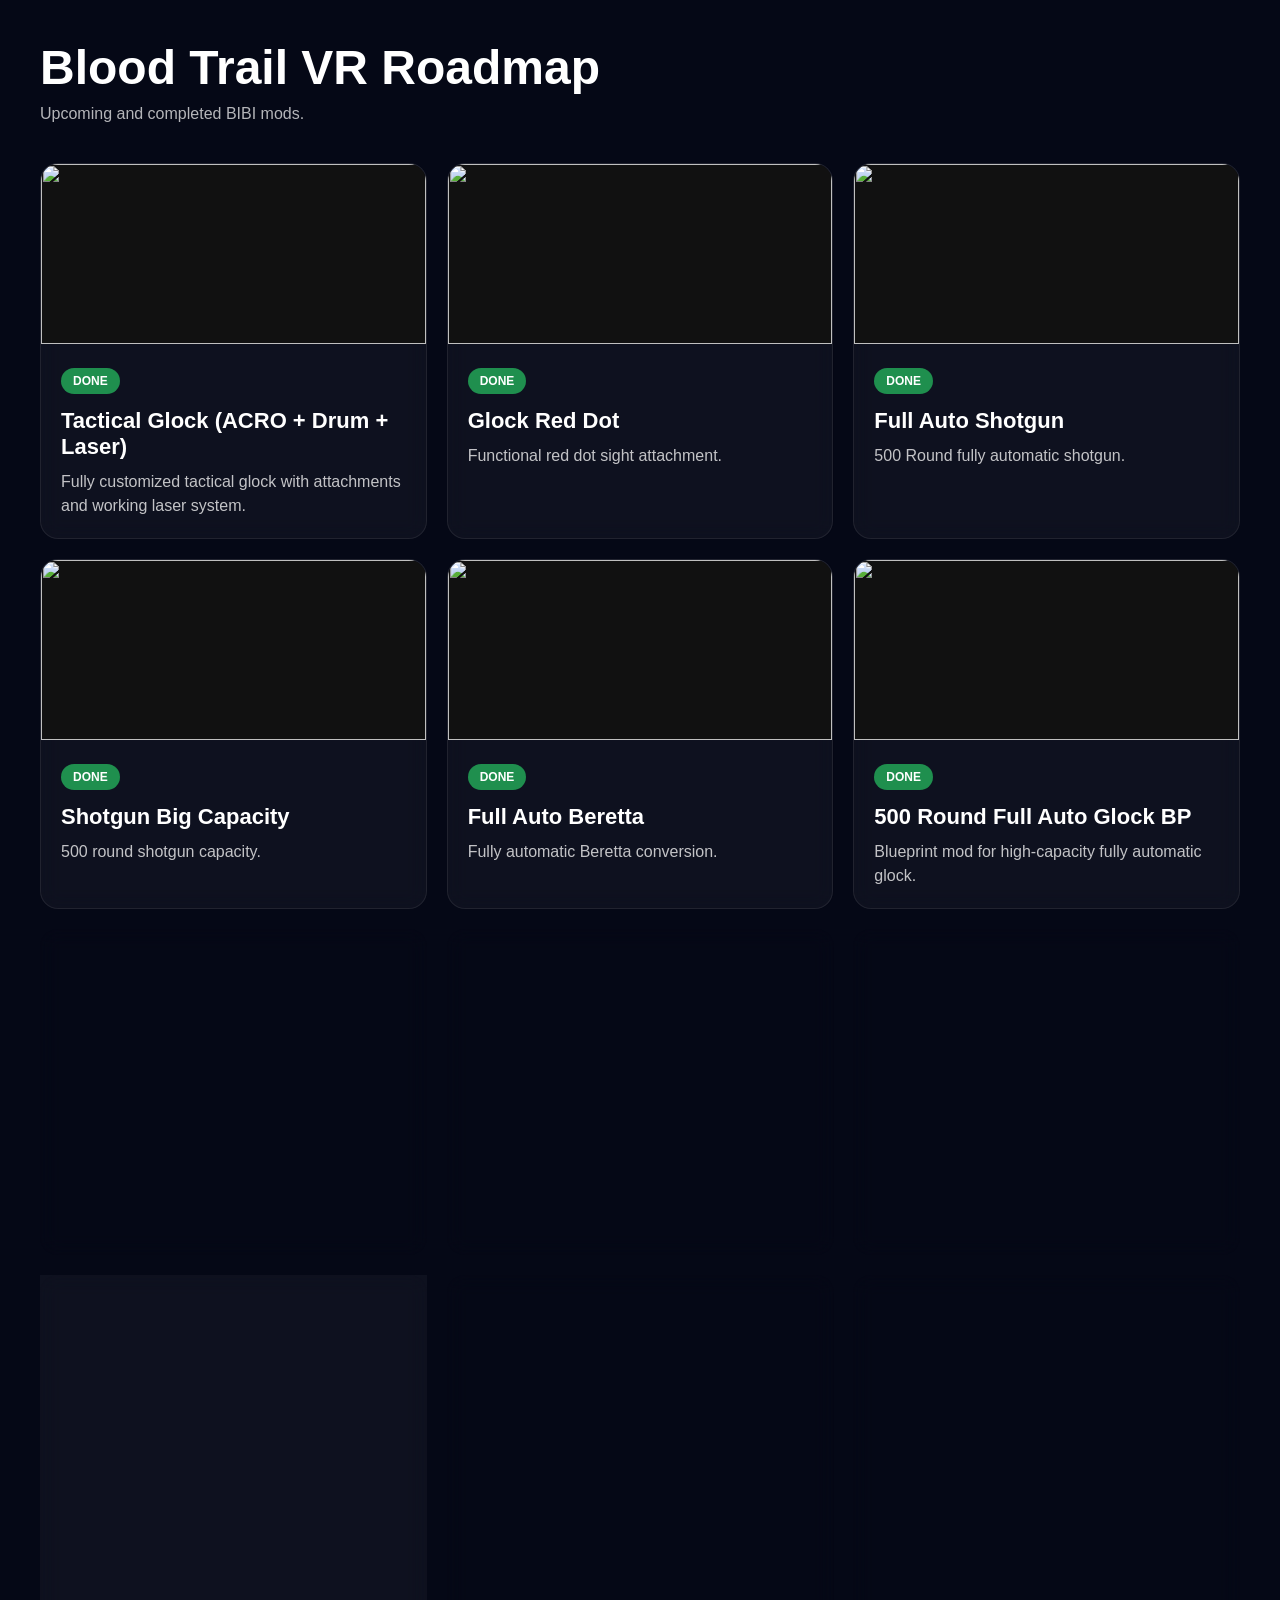
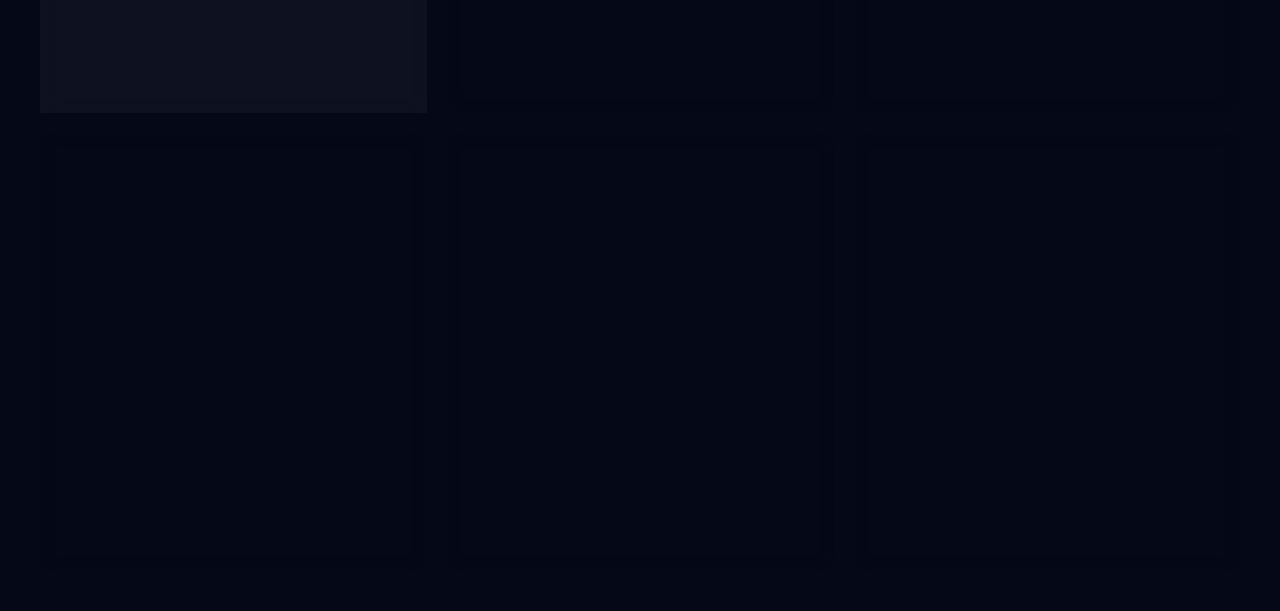
==== src/site/roadmap.html @ 7bbc1238 "Update roadmap.html" ====
<!DOCTYPE html>
<html lang="en">
<head>
<meta charset="UTF-8" />
<meta name="viewport" content="width=device-width, initial-scale=1.0" />

<title>BIBI'S Roadmap</title>
<meta property="og:title" content="LongLiveTerry's Roadmap">
<meta property="og:description" content="Upcoming and completed Blood Trail VR mods by LongLiveTerry.">
<meta property="og:image" content="https://media.discordapp.net/attachments/1501069438454075475/1502590044001665085/image.png?ex=6a004387&is=69fef207&hm=c599ffb0aeb4983614e48526cfa06932bd30275ece1d3b7a101189dc45f7d4d1&=&format=webp&quality=lossless">
<meta property="og:type" content="website">

<meta name="twitter:card" content="summary_large_image">
<meta name="twitter:title" content="LongLiveTerry's Roadmap">
<meta name="twitter:description" content="Upcoming and completed Blood Trail VR mods by LongLiveTerry.">
<meta name="twitter:image" content="https://media.discordapp.net/attachments/1501069438454075475/1502590044001665085/image.png?ex=6a004387&is=69fef207&hm=c599ffb0aeb4983614e48526cfa06932bd30275ece1d3b7a101189dc45f7d4d1&=&format=webp&quality=lossless">

<style>
*{
    margin:0;
    padding:0;
    box-sizing:border-box;
}

body{
    background:#050816;
    color:white;
    font-family:Arial,Helvetica,sans-serif;
    padding:40px;
}

h1{
    font-size:48px;
    margin-bottom:10px;
}

.subtitle{
    opacity:.7;
    margin-bottom:40px;
}

.grid{
    display:grid;
    grid-template-columns:repeat(auto-fit,minmax(320px,1fr));
    gap:20px;
}

.card{
    background:rgba(255,255,255,.04);
    border:1px solid rgba(255,255,255,.08);
    border-radius:18px;
    overflow:hidden;
    transition:.25s;
    backdrop-filter:blur(10px);

    text-decoration:none;
    color:white;
    display:block;
}

.card:hover{
    transform:translateY(-4px);
    border-color:rgba(255,255,255,.2);
}

.card img{
    width:100%;
    height:180px;
    object-fit:cover;
    background:#111;
}

.content{
    padding:20px;
}

.status{
    display:inline-block;
    padding:6px 12px;
    border-radius:999px;
    font-size:12px;
    font-weight:bold;
    margin-bottom:14px;
}

.done{
    background:#1f8f4e;
}

.wip{
    background:#b7791f;
}

.planned{
    background:#2563eb;
}

.title{
    font-size:22px;
    font-weight:bold;
    margin-bottom:10px;
}

.desc{
    opacity:.75;
    line-height:1.5;
}

.empty-card{
    border:2px dashed rgba(255,255,255,.15);
    background:transparent;
}

.empty-card .content{
    min-height:250px;
}

.empty-text{
    opacity:.3;
    font-size:20px;
}
</style>
</head>

<body>

<h1>Blood Trail VR Roadmap</h1>

<div class="subtitle">
Upcoming and completed BIBI mods.
</div>

<div class="grid">

<!-- DONE MODS -->

<a class="card"
href="https://www.nexusmods.com/bloodtrail/mods/128"
target="_blank">

<img src="https://staticdelivery.nexusmods.com/mods/6094/images/thumbnails/128/128-1778134462-1175878242.png">

<div class="content">

<div class="status done">
DONE
</div>

<div class="title">
Tactical Glock (ACRO + Drum + Laser)
</div>

<div class="desc">
Fully customized tactical glock with attachments and working laser system.
</div>

</div>
</a>

<a class="card"
href="https://www.nexusmods.com/bloodtrail/mods/122"
target="_blank">

<img src="https://staticdelivery.nexusmods.com/mods/6094/images/thumbnails/122/122-1777857213-1757897338.png">

<div class="content">

<div class="status done">
DONE
</div>

<div class="title">
Glock Red Dot
</div>

<div class="desc">
Functional red dot sight attachment.
</div>

</div>
</a>

<a class="card"
href="https://www.nexusmods.com/bloodtrail/mods/124"
target="_blank">

<img src="https://staticdelivery.nexusmods.com/mods/6094/images/thumbnails/124/124-1778097486-558793310.jpg">

<div class="content">

<div class="status done">
DONE
</div>

<div class="title">
Full Auto Shotgun
</div>

<div class="desc">
500 Round fully automatic shotgun.
</div>

</div>
</a>

<a class="card"
href="https://www.nexusmods.com/bloodtrail/mods/125"
target="_blank">

<img src="https://staticdelivery.nexusmods.com/mods/6094/images/thumbnails/125/125-1778097735-1481535451.jpg">

<div class="content">

<div class="status done">
DONE
</div>

<div class="title">
Shotgun Big Capacity
</div>

<div class="desc">
500 round shotgun capacity.
</div>

</div>
</a>

<a class="card"
href="https://www.nexusmods.com/bloodtrail/mods/127"
target="_blank">

<img src="https://staticdelivery.nexusmods.com/mods/6094/images/thumbnails/127/127-1778118317-823582528.png">

<div class="content">

<div class="status done">
DONE
</div>

<div class="title">
Full Auto Beretta
</div>

<div class="desc">
Fully automatic Beretta conversion.
</div>

</div>
</a>

<a class="card"
href="https://www.nexusmods.com/bloodtrail/mods/129"
target="_blank">

<img src="https://staticdelivery.nexusmods.com/mods/6094/images/thumbnails/129/129-1778130833-1965927360.png">

<div class="content">

<div class="status done">
DONE
</div>

<div class="title">
500 Round Full Auto Glock BP
</div>

<div class="desc">
Blueprint mod for high-capacity fully automatic glock.
</div>

</div>
</a>

<a class="card"
href="https://www.nexusmods.com/bloodtrail/mods/130"
target="_blank">

<img src="https://staticdelivery.nexusmods.com/mods/6094/images/thumbnails/130/130-1778223202-1091015759.jpg">

<div class="content">

<div class="status done">
DONE
</div>

<div class="title">
Shotgun Slug BP
</div>

<div class="desc">
Transforms shotgun into a War Crime.
</div>

</div>
</a>

<a class="card"
href="https://www.nexusmods.com/bloodtrail/mods/131"
target="_blank">

<img src="https://staticdelivery.nexusmods.com/mods/6094/images/thumbnails/131/131-1778233801-1050636970.png">

<div class="content">

<div class="status done">
DONE
</div>

<div class="title">
Pipe Bomb Dildo
</div>

<div class="desc">
Turns the pipe bomb into a dildo.
</div>

</div>
</a>

<a class="card"
href="https://www.nexusmods.com/bloodtrail/mods/132"
target="_blank">

<img src="https://staticdelivery.nexusmods.com/mods/6094/images/thumbnails/132/132-1778309155-1107626477.png">

<div class="content">

<div class="status done">
DONE
</div>

<div class="title">
Glock ACRO LEO Edition
</div>

<div class="desc">
Tactical law enforcement style glock build.
</div>

</div>
</a>

<a class="card"
href="https://www.nexusmods.com/bloodtrail/mods/133"
target="_blank">

<img src="https://staticdelivery.nexusmods.com/mods/6094/images/thumbnails/133/133-1778310369-1608015992.png">

<div class="content">

<div class="status done">
DONE
</div>

<div class="title">
NPC Mod Legacy 2
</div>

<div class="desc">
Turns Legacy Branch 2 NPC'S into Trump.
</div>

</div>
</a>

<!-- PLANNED -->

<a class="card empty-card"
href="LINK HERE"
target="_blank">

<img src="https://media.discordapp.net/attachments/1501069438454075475/1502585078700703744/NVIDIA_Overlay_o4uuFYK6Kj.png?ex=6a003ee7&is=69feed67&hm=c7446d133deb77b167fbc33e58b00348b7c1a62b3e4794271e55a16ecfde4775&=&format=webp&quality=lossless&width=550&height=321">

<div class="content">

<div class="status planned">
PLANNED
</div>

<div class="title">
Beretta Mod
</div>

<div class="desc">
Im thinking a sight addition or some attachments in general
</div>

</div>
</a>

<a class="card empty-card"
href="LINK HERE"
target="_blank">

<img src="https://media.discordapp.net/attachments/1501069438454075475/1502586149909168328/download_5.png?ex=6a003fe6&is=69feee66&hm=c4469b0734d373f04350564a31bc9eb8bd7bd94f24fbb2abaa7ccd441d1d9f00&=&format=webp&quality=lossless">

<div class="content">

<div class="status planned">
PLANNED
</div>

<div class="title">
TBA
</div>

<div class="desc">
TBA
</div>

</div>
</a>

<a class="card empty-card"
href="LINK HERE"
target="_blank">

<img src="https://media.discordapp.net/attachments/1501069438454075475/1502586149909168328/download_5.png?ex=6a003fe6&is=69feee66&hm=c4469b0734d373f04350564a31bc9eb8bd7bd94f24fbb2abaa7ccd441d1d9f00&=&format=webp&quality=lossless">

<div class="content">

<div class="status planned">
PLANNED
</div>

<div class="title">
TBA
</div>

<div class="desc">
TBA
</div>

</div>
</a>

<a class="card empty-card"
href="LINK HERE"
target="_blank">

<img src="https://media.discordapp.net/attachments/1501069438454075475/1502586149909168328/download_5.png?ex=6a003fe6&is=69feee66&hm=c4469b0734d373f04350564a31bc9eb8bd7bd94f24fbb2abaa7ccd441d1d9f00&=&format=webp&quality=lossless">

<div class="content">

<div class="status planned">
PLANNED
</div>

<div class="title">
TBA
</div>

<div class="desc">
TBA
</div>

</div>
</a>

<a class="card empty-card"
href="LINK HERE"
target="_blank">

<img src="https://media.discordapp.net/attachments/1501069438454075475/1502586149909168328/download_5.png?ex=6a003fe6&is=69feee66&hm=c4469b0734d373f04350564a31bc9eb8bd7bd94f24fbb2abaa7ccd441d1d9f00&=&format=webp&quality=lossless">

<div class="content">

<div class="status planned">
PLANNED
</div>

<div class="title">
TBA
</div>

<div class="desc">
TBA
</div>

</div>
</a>

</div>

</body>
</html>
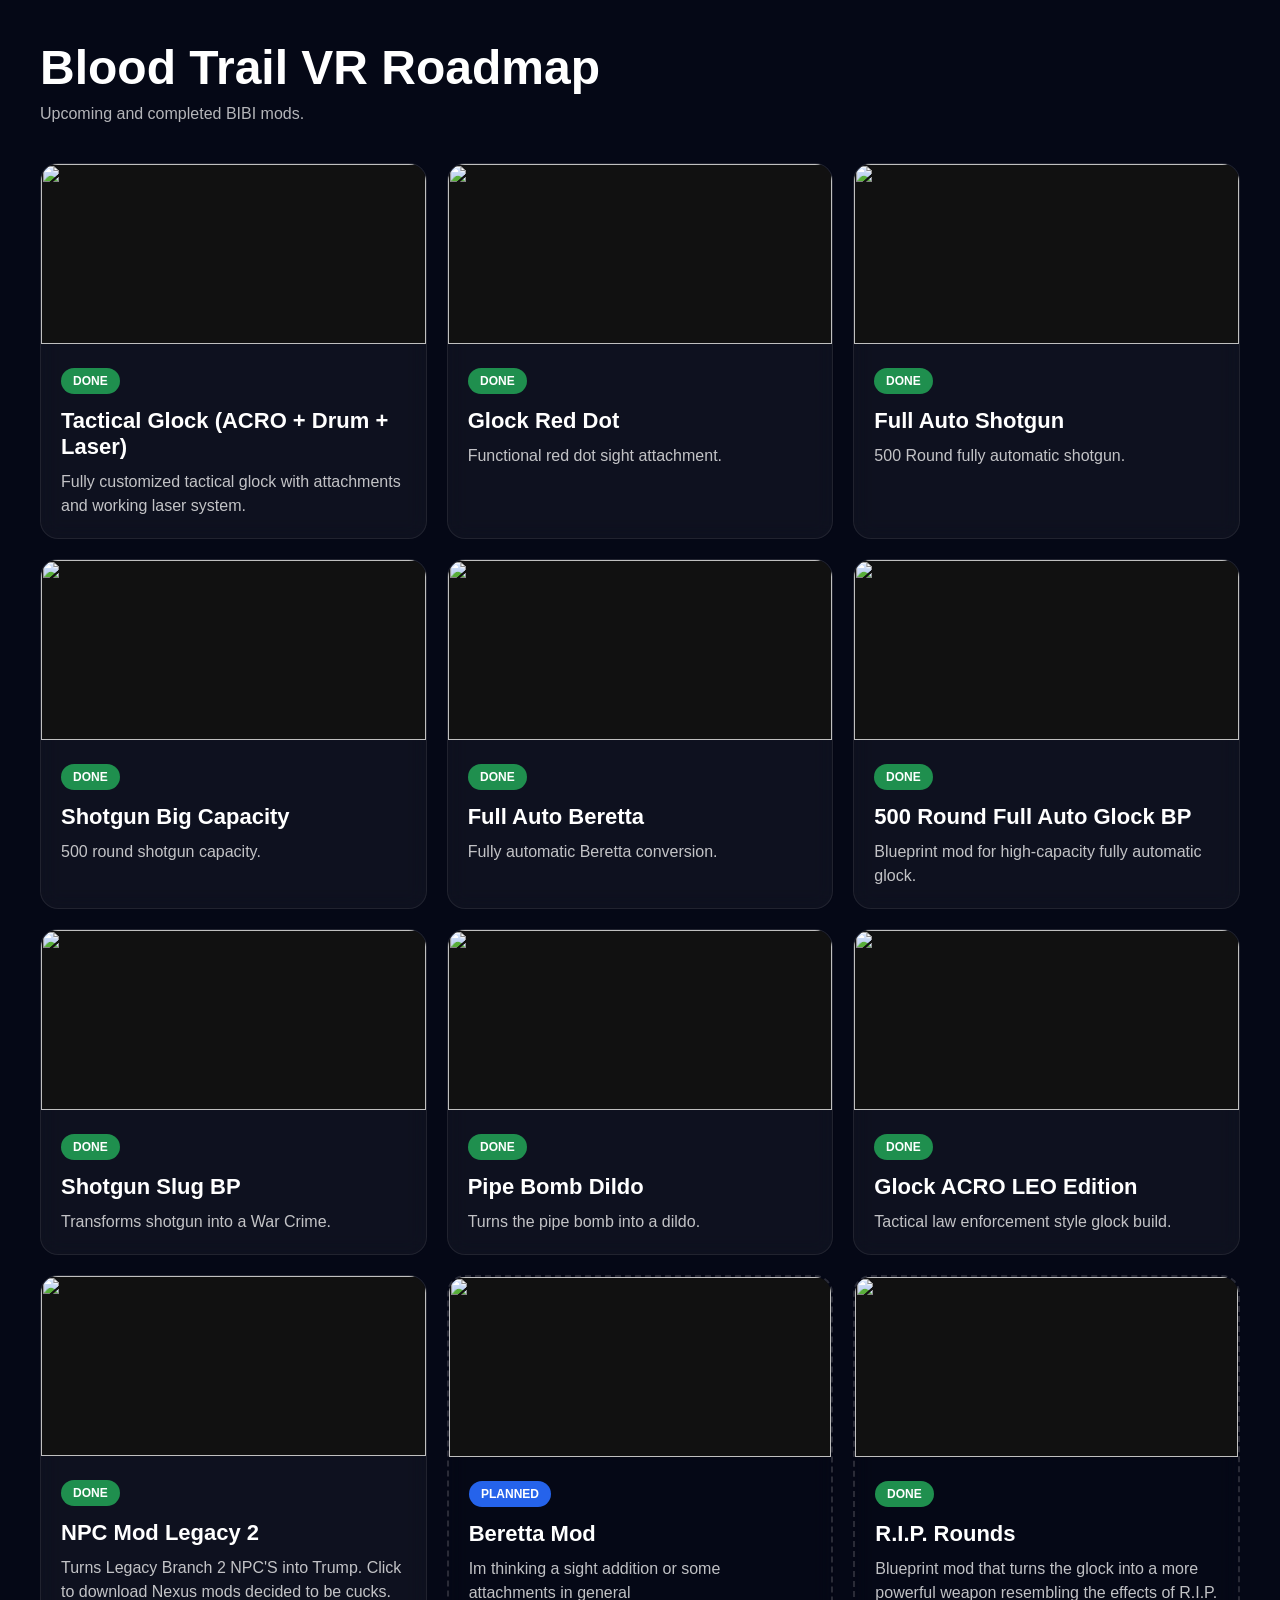
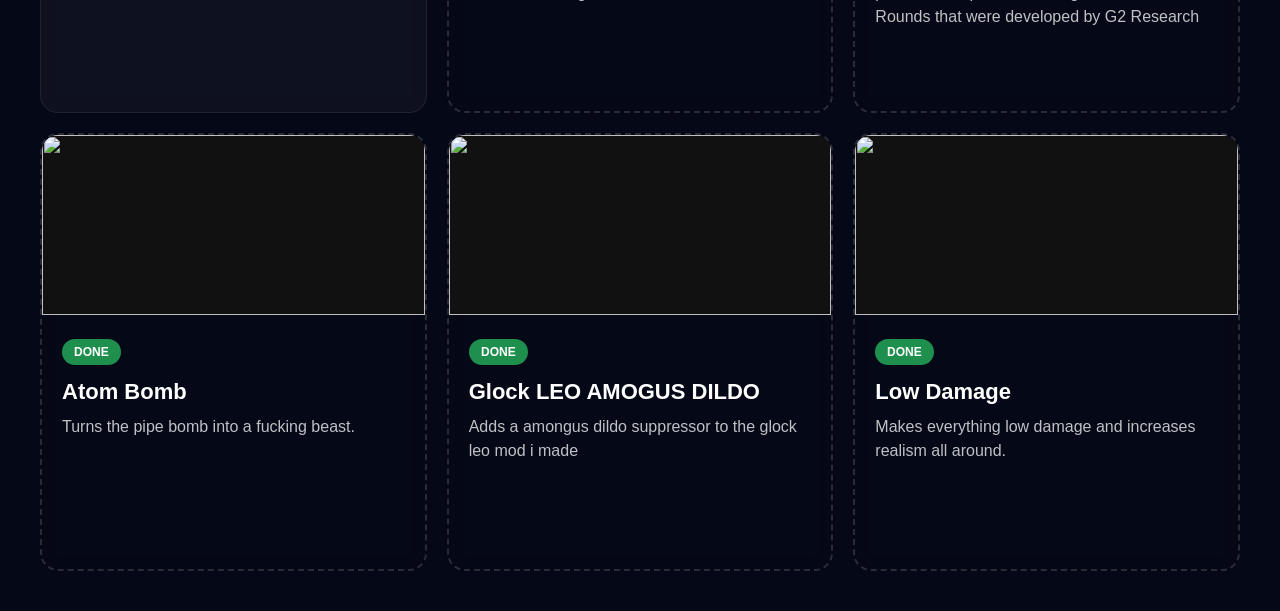
==== commit a91ee6c1: "Update roadmap.html" ====
--- a/src/site/roadmap.html
+++ b/src/site/roadmap.html
@@ -5,6 +5,50 @@
 <meta name="viewport" content="width=device-width, initial-scale=1.0" />
 
 <title>BIBI'S Roadmap</title>
+    <!-- Favicon -->
+<link
+  rel="icon"
+  type="image/webp"
+  href="[data-uri]"
+/>
+
+<!-- Discord Embed -->
+<meta property="og:title" content="LongLiveTerry's Roadmap" />
+
+<meta
+  property="og:description"
+  content="Upcoming and completed Blood Trail VR mods."
+/>
+
+<meta
+  property="og:image"
+  content="https://media.discordapp.net/attachments/1501069438454075475/1502590044001665085/image.png?ex=6a00ec47&is=69ff9ac7&hm=a6153cc678ddcf7cdc5cf6ced9cd3d187785f22b884577c07ade0a4c7a26c55f&=&format=webp&quality=lossless"
+/>
+
+<meta
+  property="og:url"
+  content="https://sentinellookup.info/roadmap"
+/>
+
+<meta property="og:type" content="website" />
+
+<!-- Twitter -->
+<meta name="twitter:card" content="summary_large_image" />
+
+<meta
+  name="twitter:title"
+  content="LongLiveTerry's Roadmap"
+/>
+
+<meta
+  name="twitter:description"
+  content="Upcoming and completed Blood Trail VR mods."
+/>
+
+<meta
+  name="twitter:image"
+  content="https://media.discordapp.net/attachments/1501069438454075475/1502590044001665085/image.png?ex=6a00ec47&is=69ff9ac7&hm=a6153cc678ddcf7cdc5cf6ced9cd3d187785f22b884577c07ade0a4c7a26c55f&=&format=webp&quality=lossless"
+/>
 <meta property="og:title" content="LongLiveTerry's Roadmap">
 <meta property="og:description" content="Upcoming and completed Blood Trail VR mods by LongLiveTerry.">
 <meta property="og:image" content="https://media.discordapp.net/attachments/1501069438454075475/1502590044001665085/image.png?ex=6a004387&is=69fef207&hm=c599ffb0aeb4983614e48526cfa06932bd30275ece1d3b7a101189dc45f7d4d1&=&format=webp&quality=lossless">
@@ -342,7 +386,7 @@
 </a>
 
 <a class="card"
-href="https://www.nexusmods.com/bloodtrail/mods/133"
+href="https://cdn.discordapp.com/attachments/1501069438454075475/1502614841670635530/Trump.zip?ex=6a005a9f&is=69ff091f&hm=401a2ee5a8d23e9cba946f70fc246dedd2f773a2fa26704fd33c5946c626f5c0&"
 target="_blank">
 
 <img src="https://staticdelivery.nexusmods.com/mods/6094/images/thumbnails/133/133-1778310369-1608015992.png">
@@ -359,6 +403,7 @@
 
 <div class="desc">
 Turns Legacy Branch 2 NPC'S into Trump.
+    Click to download Nexus mods decided to be cucks.
 </div>
 
 </div>
@@ -390,92 +435,92 @@
 </a>
 
 <a class="card empty-card"
-href="LINK HERE"
-target="_blank">
-
-<img src="https://media.discordapp.net/attachments/1501069438454075475/1502586149909168328/download_5.png?ex=6a003fe6&is=69feee66&hm=c4469b0734d373f04350564a31bc9eb8bd7bd94f24fbb2abaa7ccd441d1d9f00&=&format=webp&quality=lossless">
-
-<div class="content">
-
-<div class="status planned">
-PLANNED
-</div>
-
-<div class="title">
-TBA
-</div>
-
-<div class="desc">
-TBA
+href="https://www.nexusmods.com/bloodtrail/mods/134"
+target="_blank">
+
+<img src="https://staticdelivery.nexusmods.com/mods/6094/images/thumbnails/134/134-1778324747-458457286.jpg">
+
+<div class="content">
+
+<div class="status done">
+DONE
+</div>
+
+<div class="title">
+R.I.P. Rounds
+</div>
+
+<div class="desc">
+Blueprint mod that turns the glock into a more powerful weapon resembling the effects of R.I.P. Rounds that were developed by G2 Research
 </div>
 
 </div>
 </a>
 
 <a class="card empty-card"
-href="LINK HERE"
-target="_blank">
-
-<img src="https://media.discordapp.net/attachments/1501069438454075475/1502586149909168328/download_5.png?ex=6a003fe6&is=69feee66&hm=c4469b0734d373f04350564a31bc9eb8bd7bd94f24fbb2abaa7ccd441d1d9f00&=&format=webp&quality=lossless">
-
-<div class="content">
-
-<div class="status planned">
-PLANNED
-</div>
-
-<div class="title">
-TBA
-</div>
-
-<div class="desc">
-TBA
+href="https://www.nexusmods.com/bloodtrail/mods/135"
+target="_blank">
+
+<img src="https://staticdelivery.nexusmods.com/mods/6094/images/thumbnails/135/135-1778325066-245036416.jpg">
+
+<div class="content">
+
+<div class="status done">
+DONE
+</div>
+
+<div class="title">
+Atom Bomb
+</div>
+
+<div class="desc">
+Turns the pipe bomb into a fucking beast.
 </div>
 
 </div>
 </a>
 
 <a class="card empty-card"
-href="LINK HERE"
-target="_blank">
-
-<img src="https://media.discordapp.net/attachments/1501069438454075475/1502586149909168328/download_5.png?ex=6a003fe6&is=69feee66&hm=c4469b0734d373f04350564a31bc9eb8bd7bd94f24fbb2abaa7ccd441d1d9f00&=&format=webp&quality=lossless">
-
-<div class="content">
-
-<div class="status planned">
-PLANNED
-</div>
-
-<div class="title">
-TBA
-</div>
-
-<div class="desc">
-TBA
+href="https://www.nexusmods.com/bloodtrail/mods/137"
+target="_blank">
+
+<img src="https://staticdelivery.nexusmods.com/mods/6094/images/thumbnails/137/137-1778373364-1928843976.png">
+
+<div class="content">
+
+<div class="status done">
+DONE
+</div>
+
+<div class="title">
+Glock LEO AMOGUS DILDO
+</div>
+
+<div class="desc">
+Adds a amongus dildo suppressor to the glock leo mod i made
 </div>
 
 </div>
 </a>
 
 <a class="card empty-card"
-href="LINK HERE"
-target="_blank">
-
-<img src="https://media.discordapp.net/attachments/1501069438454075475/1502586149909168328/download_5.png?ex=6a003fe6&is=69feee66&hm=c4469b0734d373f04350564a31bc9eb8bd7bd94f24fbb2abaa7ccd441d1d9f00&=&format=webp&quality=lossless">
-
-<div class="content">
-
-<div class="status planned">
-PLANNED
-</div>
-
-<div class="title">
-TBA
-</div>
-
-<div class="desc">
-TBA
+href="https://www.nexusmods.com/bloodtrail/mods/138"
+target="_blank">
+
+<img src="https://staticdelivery.nexusmods.com/mods/6094/images/thumbnails/138/138-1778391176-350793143.jpg">
+
+<div class="content">
+
+<div class="status done">
+DONE
+</div>
+
+<div class="title">
+Low Damage
+</div>
+
+<div class="desc">
+Makes everything low damage and increases realism all around.
 </div>
 
 </div>
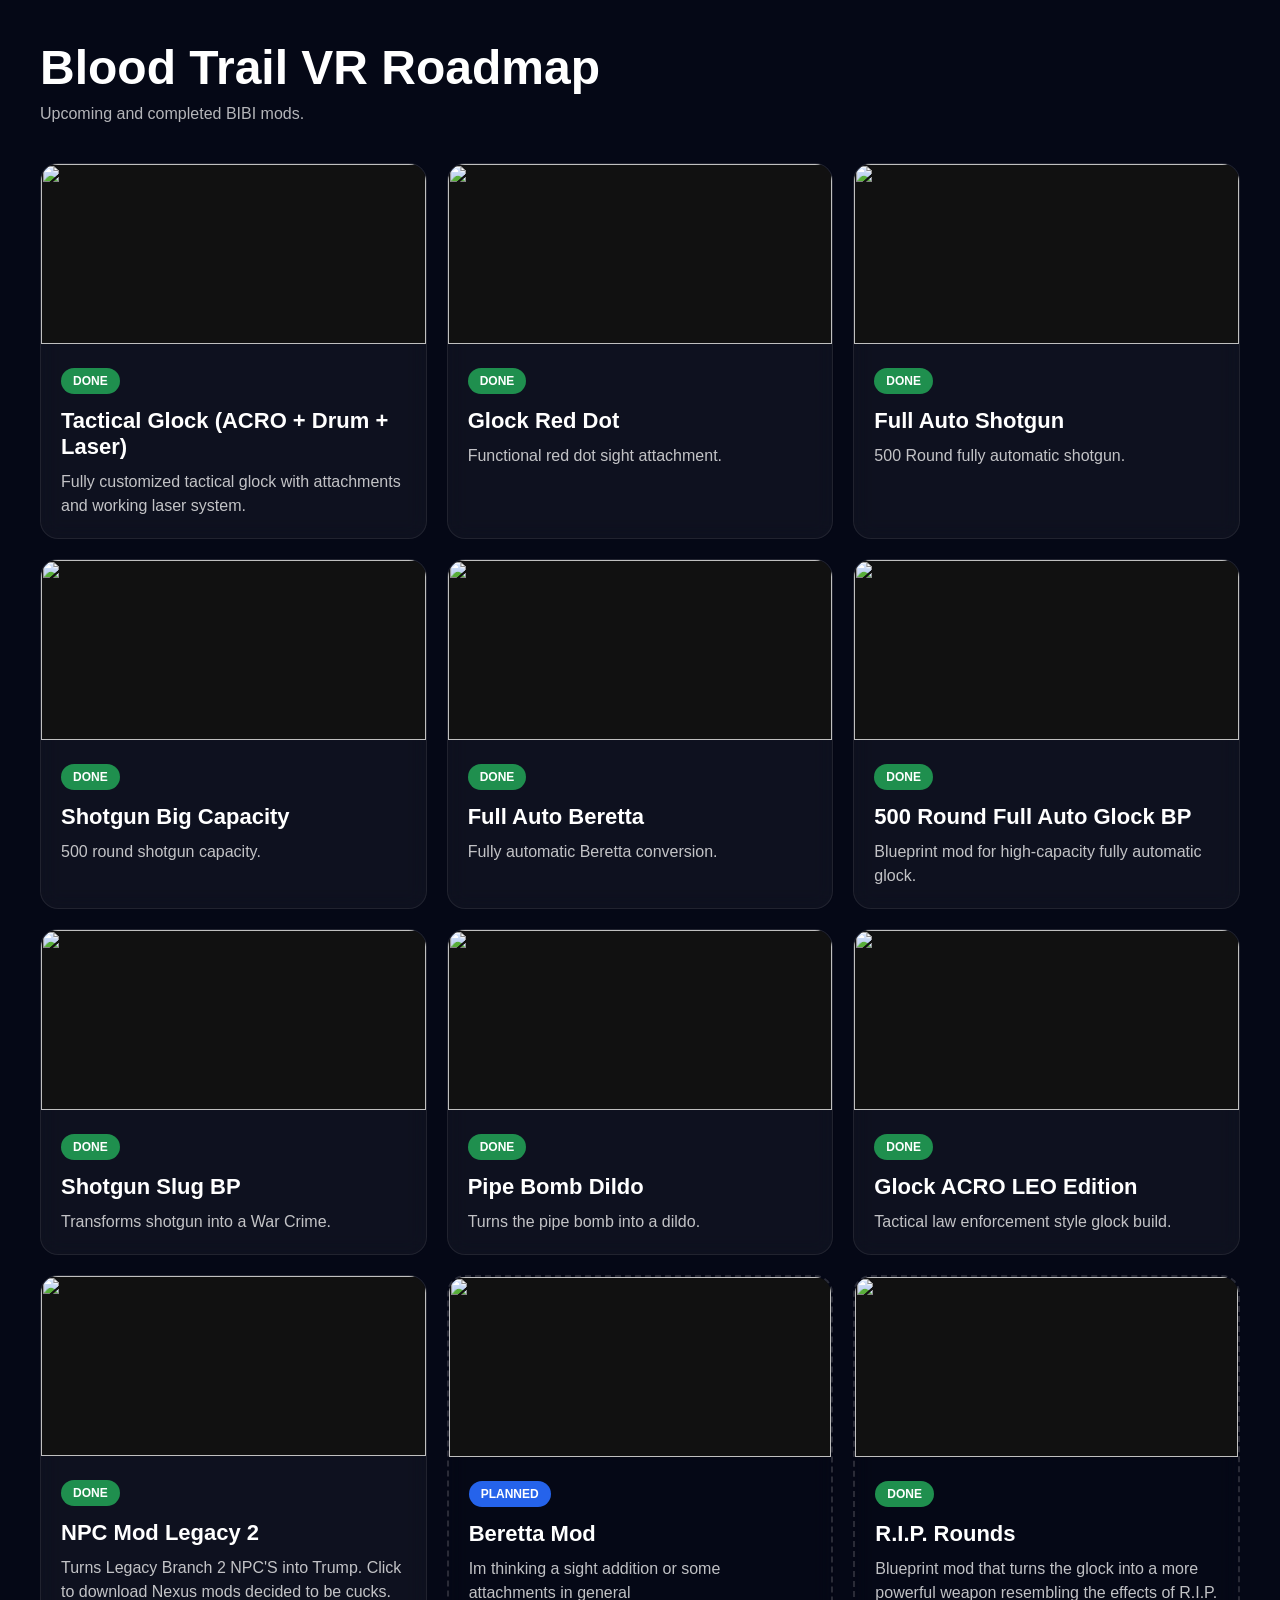
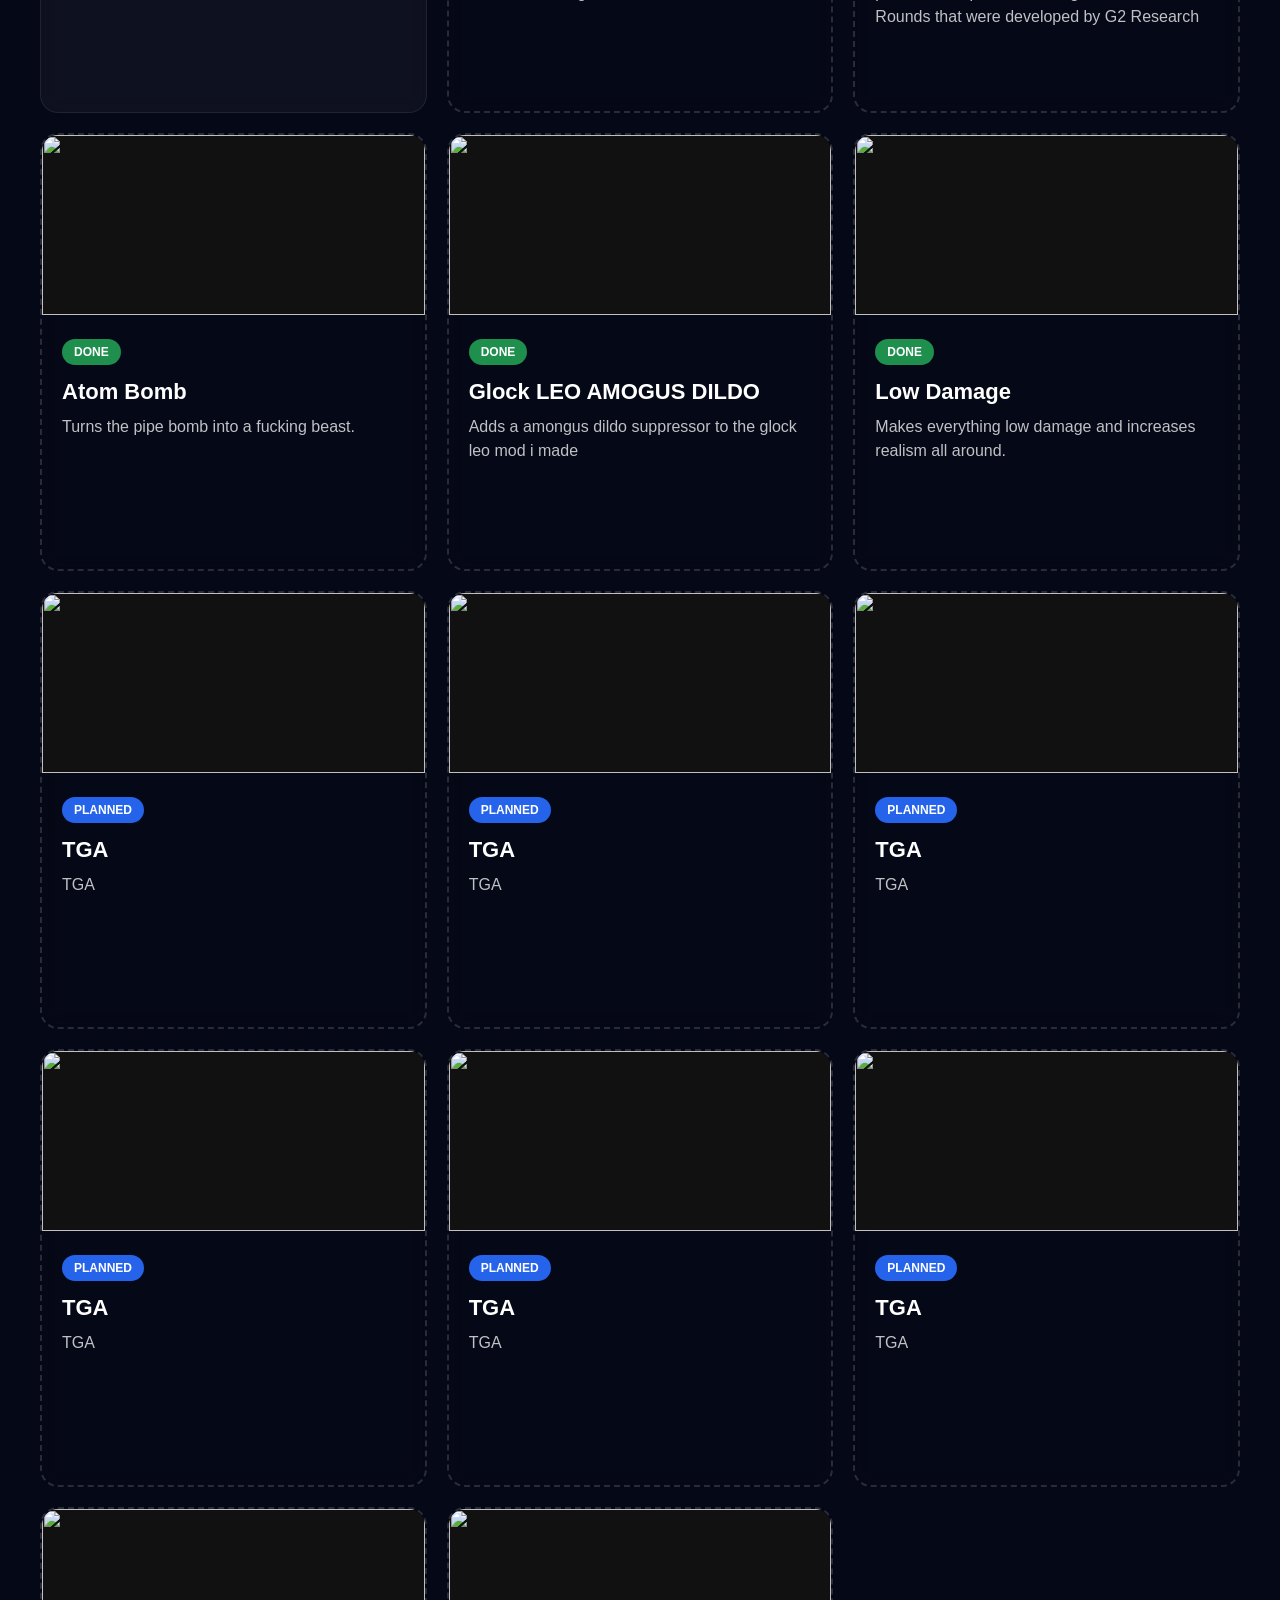
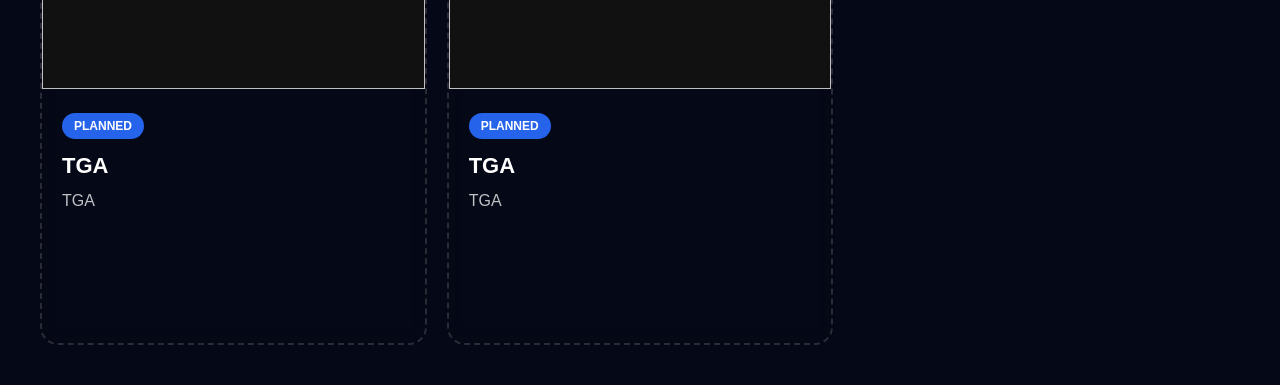
==== commit ab6aa18b: "Update roadmap.html" ====
--- a/src/site/roadmap.html
+++ b/src/site/roadmap.html
@@ -526,6 +526,109 @@
 </div>
 </a>
 
+<a class="card empty-card"
+href="LINK HERE"
+target="_blank">
+
+<img src="https://media.discordapp.net/attachments/1501069438454075475/1502586149909168328/download_5.png?ex=6a003fe6&is=69feee66&hm=c4469b0734d373f04350564a31bc9eb8bd7bd94f24fbb2abaa7ccd441d1d9f00&=&format=webp&quality=lossless">
+
+<div class="content">
+<div class="status planned">PLANNED</div>
+<div class="title">TGA</div>
+<div class="desc">TGA</div>
+</div>
+</a>
+
+<a class="card empty-card"
+href="LINK HERE"
+target="_blank">
+
+<img src="https://media.discordapp.net/attachments/1501069438454075475/1502586149909168328/download_5.png?ex=6a003fe6&is=69feee66&hm=c4469b0734d373f04350564a31bc9eb8bd7bd94f24fbb2abaa7ccd441d1d9f00&=&format=webp&quality=lossless">
+
+<div class="content">
+<div class="status planned">PLANNED</div>
+<div class="title">TGA</div>
+<div class="desc">TGA</div>
+</div>
+</a>
+
+<a class="card empty-card"
+href="LINK HERE"
+target="_blank">
+
+<img src="https://media.discordapp.net/attachments/1501069438454075475/1502586149909168328/download_5.png?ex=6a003fe6&is=69feee66&hm=c4469b0734d373f04350564a31bc9eb8bd7bd94f24fbb2abaa7ccd441d1d9f00&=&format=webp&quality=lossless">
+
+<div class="content">
+<div class="status planned">PLANNED</div>
+<div class="title">TGA</div>
+<div class="desc">TGA</div>
+</div>
+</a>
+
+<a class="card empty-card"
+href="LINK HERE"
+target="_blank">
+
+<img src="https://media.discordapp.net/attachments/1501069438454075475/1502586149909168328/download_5.png?ex=6a003fe6&is=69feee66&hm=c4469b0734d373f04350564a31bc9eb8bd7bd94f24fbb2abaa7ccd441d1d9f00&=&format=webp&quality=lossless">
+
+<div class="content">
+<div class="status planned">PLANNED</div>
+<div class="title">TGA</div>
+<div class="desc">TGA</div>
+</div>
+</a>
+
+<a class="card empty-card"
+href="LINK HERE"
+target="_blank">
+
+<img src="https://media.discordapp.net/attachments/1501069438454075475/1502586149909168328/download_5.png?ex=6a003fe6&is=69feee66&hm=c4469b0734d373f04350564a31bc9eb8bd7bd94f24fbb2abaa7ccd441d1d9f00&=&format=webp&quality=lossless">
+
+<div class="content">
+<div class="status planned">PLANNED</div>
+<div class="title">TGA</div>
+<div class="desc">TGA</div>
+</div>
+</a>
+
+<a class="card empty-card"
+href="LINK HERE"
+target="_blank">
+
+<img src="https://media.discordapp.net/attachments/1501069438454075475/1502586149909168328/download_5.png?ex=6a003fe6&is=69feee66&hm=c4469b0734d373f04350564a31bc9eb8bd7bd94f24fbb2abaa7ccd441d1d9f00&=&format=webp&quality=lossless">
+
+<div class="content">
+<div class="status planned">PLANNED</div>
+<div class="title">TGA</div>
+<div class="desc">TGA</div>
+</div>
+</a>
+
+<a class="card empty-card"
+href="LINK HERE"
+target="_blank">
+
+<img src="https://media.discordapp.net/attachments/1501069438454075475/1502586149909168328/download_5.png?ex=6a003fe6&is=69feee66&hm=c4469b0734d373f04350564a31bc9eb8bd7bd94f24fbb2abaa7ccd441d1d9f00&=&format=webp&quality=lossless">
+
+<div class="content">
+<div class="status planned">PLANNED</div>
+<div class="title">TGA</div>
+<div class="desc">TGA</div>
+</div>
+</a>
+
+<a class="card empty-card"
+href="LINK HERE"
+target="_blank">
+
+<img src="https://media.discordapp.net/attachments/1501069438454075475/1502586149909168328/download_5.png?ex=6a003fe6&is=69feee66&hm=c4469b0734d373f04350564a31bc9eb8bd7bd94f24fbb2abaa7ccd441d1d9f00&=&format=webp&quality=lossless">
+
+<div class="content">
+<div class="status planned">PLANNED</div>
+<div class="title">TGA</div>
+<div class="desc">TGA</div>
+</div>
+</a>
 </div>
 
 </body>
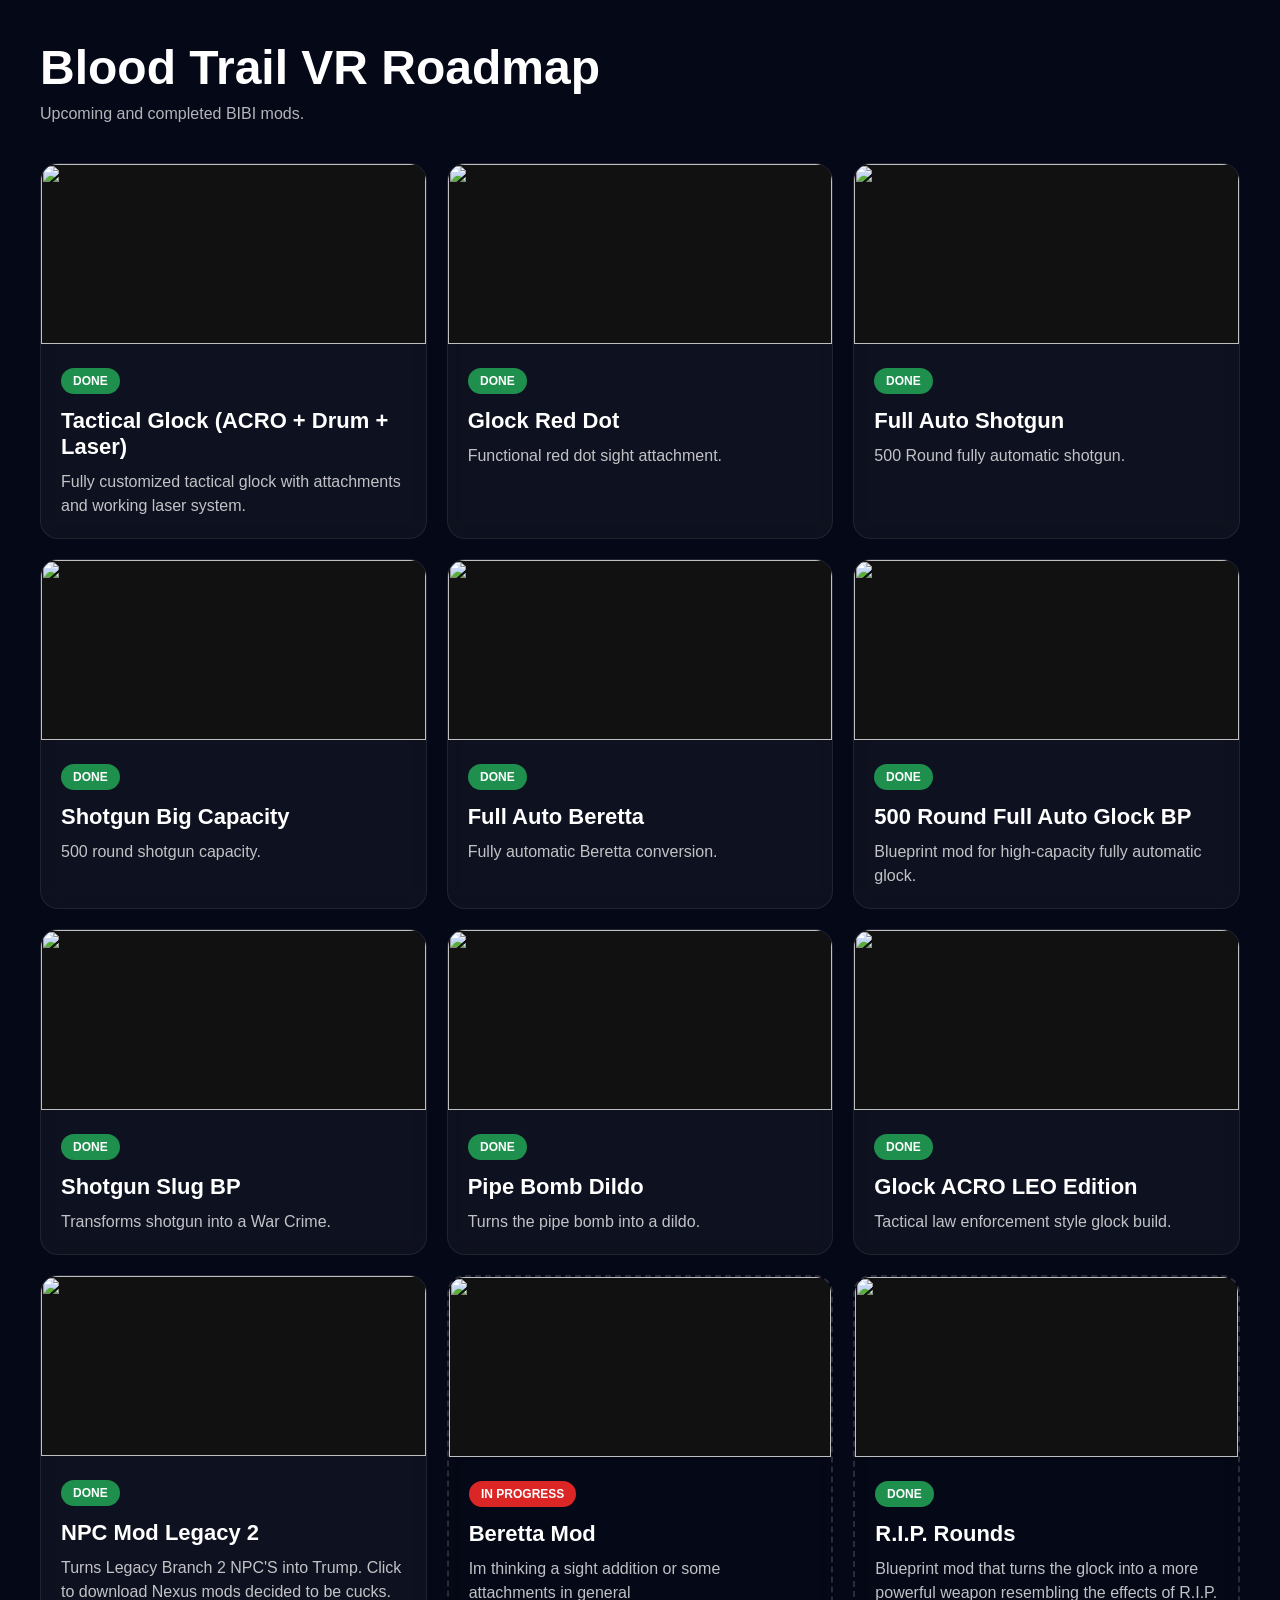
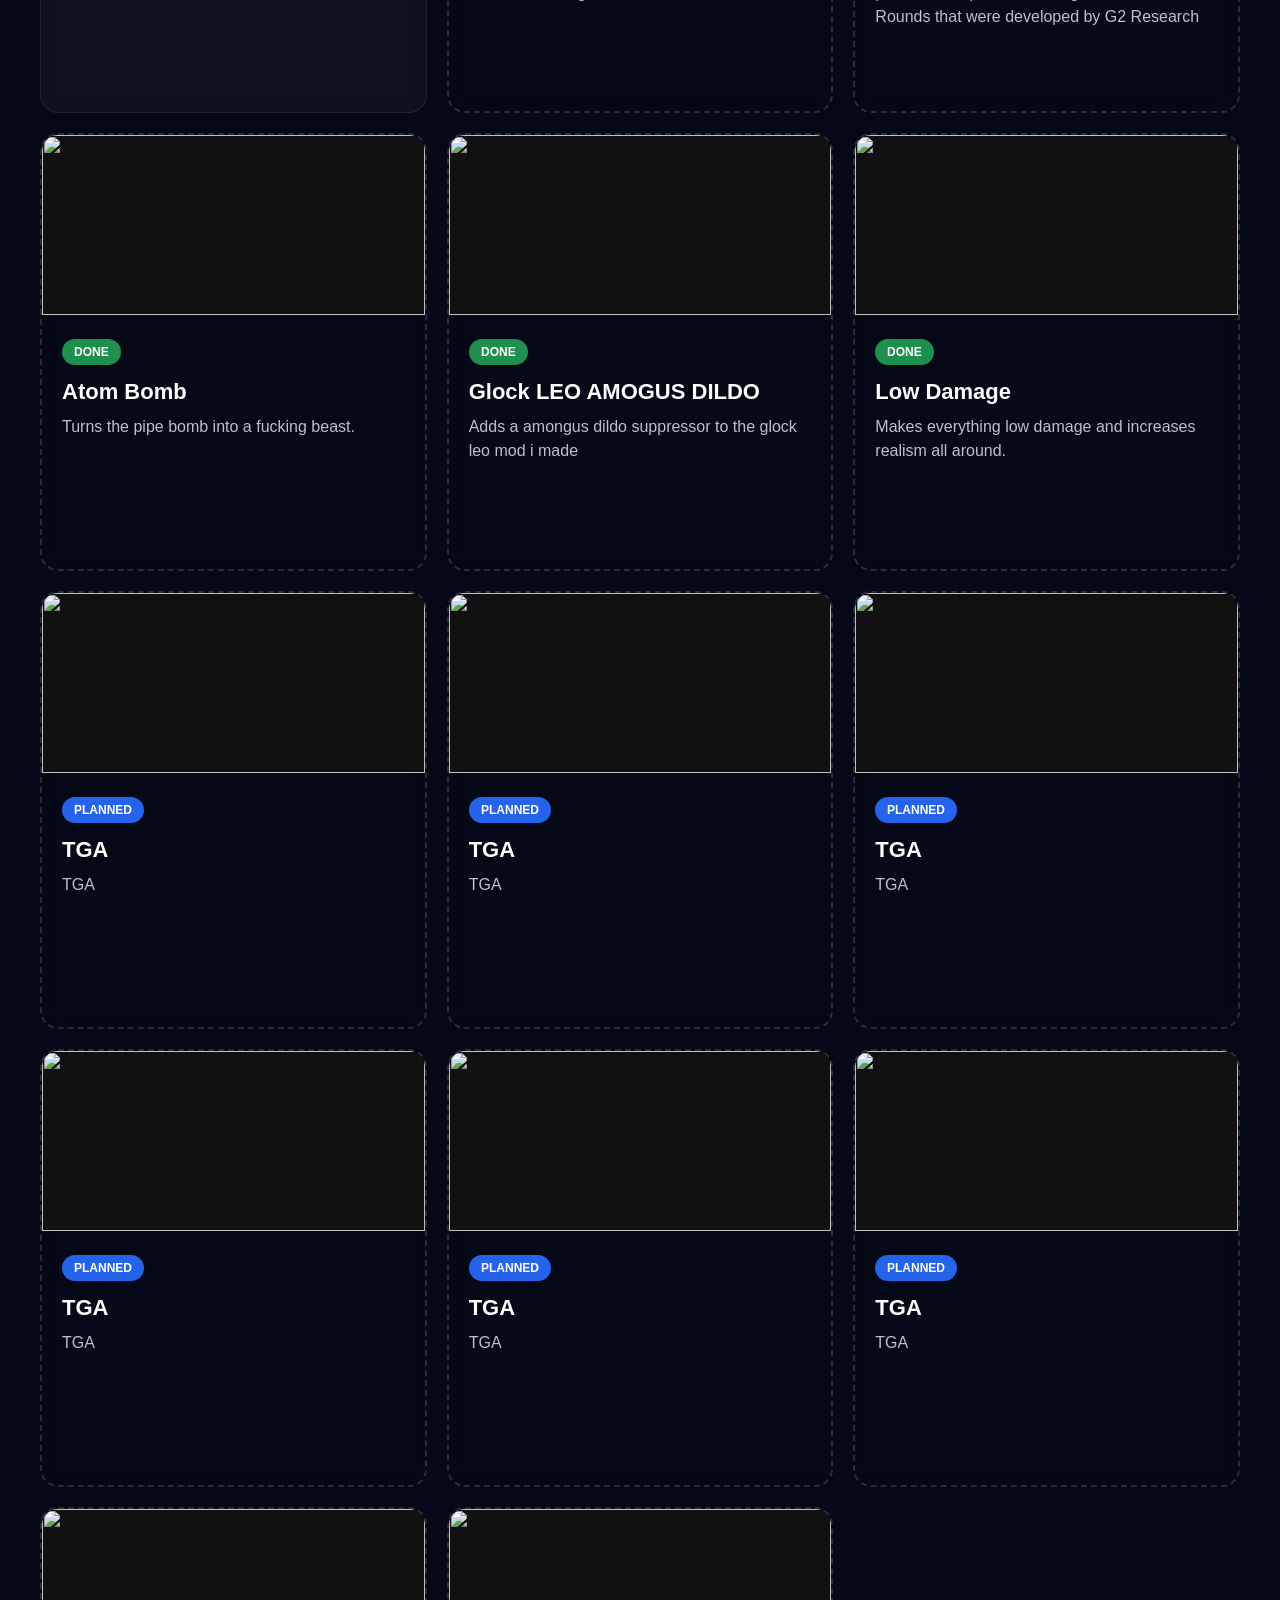
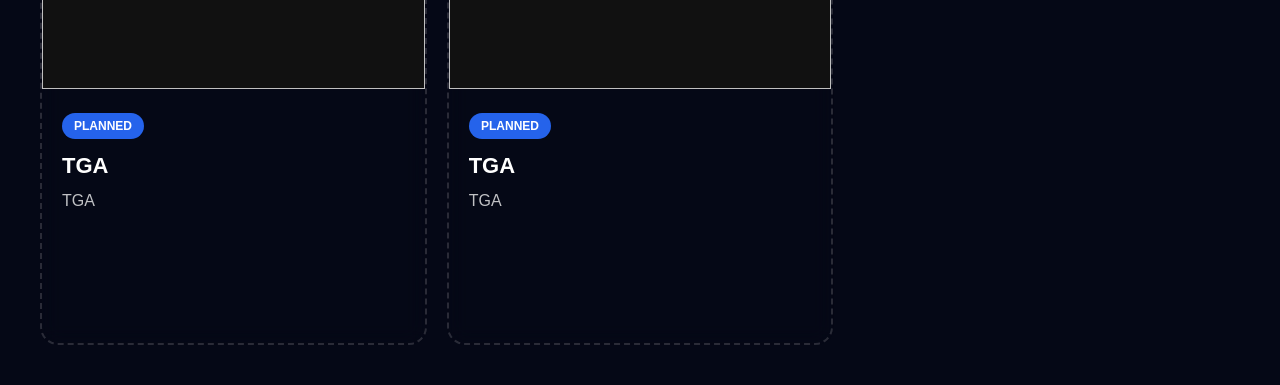
==== commit 3312bb91: "Update roadmap.html" ====
--- a/src/site/roadmap.html
+++ b/src/site/roadmap.html
@@ -49,15 +49,6 @@
   name="twitter:image"
   content="https://media.discordapp.net/attachments/1501069438454075475/1502590044001665085/image.png?ex=6a00ec47&is=69ff9ac7&hm=a6153cc678ddcf7cdc5cf6ced9cd3d187785f22b884577c07ade0a4c7a26c55f&=&format=webp&quality=lossless"
 />
-<meta property="og:title" content="LongLiveTerry's Roadmap">
-<meta property="og:description" content="Upcoming and completed Blood Trail VR mods by LongLiveTerry.">
-<meta property="og:image" content="https://media.discordapp.net/attachments/1501069438454075475/1502590044001665085/image.png?ex=6a004387&is=69fef207&hm=c599ffb0aeb4983614e48526cfa06932bd30275ece1d3b7a101189dc45f7d4d1&=&format=webp&quality=lossless">
-<meta property="og:type" content="website">
-
-<meta name="twitter:card" content="summary_large_image">
-<meta name="twitter:title" content="LongLiveTerry's Roadmap">
-<meta name="twitter:description" content="Upcoming and completed Blood Trail VR mods by LongLiveTerry.">
-<meta name="twitter:image" content="https://media.discordapp.net/attachments/1501069438454075475/1502590044001665085/image.png?ex=6a004387&is=69fef207&hm=c599ffb0aeb4983614e48526cfa06932bd30275ece1d3b7a101189dc45f7d4d1&=&format=webp&quality=lossless">
 
 <style>
 *{
@@ -131,8 +122,8 @@
     background:#1f8f4e;
 }
 
-.wip{
-    background:#b7791f;
+.inprogress{
+    background:#dc2626;
 }
 
 .planned{
@@ -419,8 +410,8 @@
 
 <div class="content">
 
-<div class="status planned">
-PLANNED
+<div class="status inprogress">
+IN PROGRESS
 </div>
 
 <div class="title">
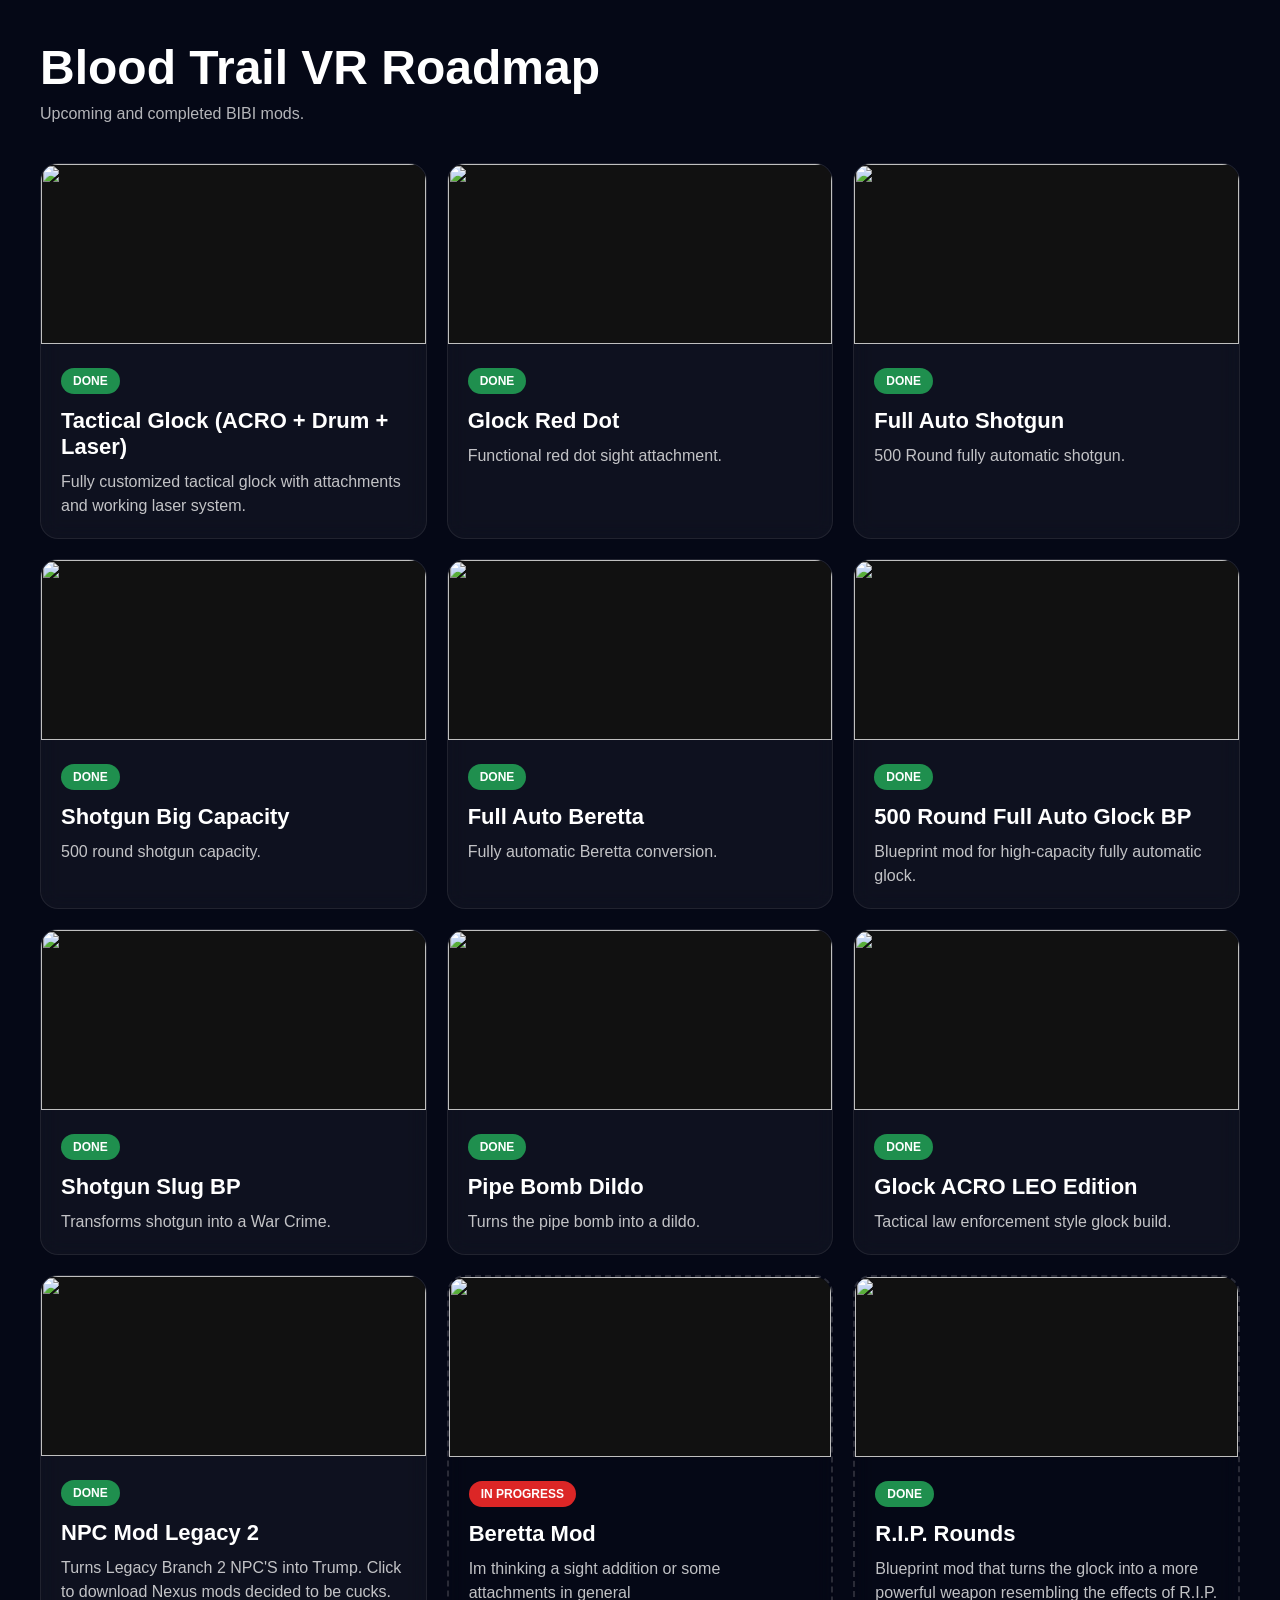
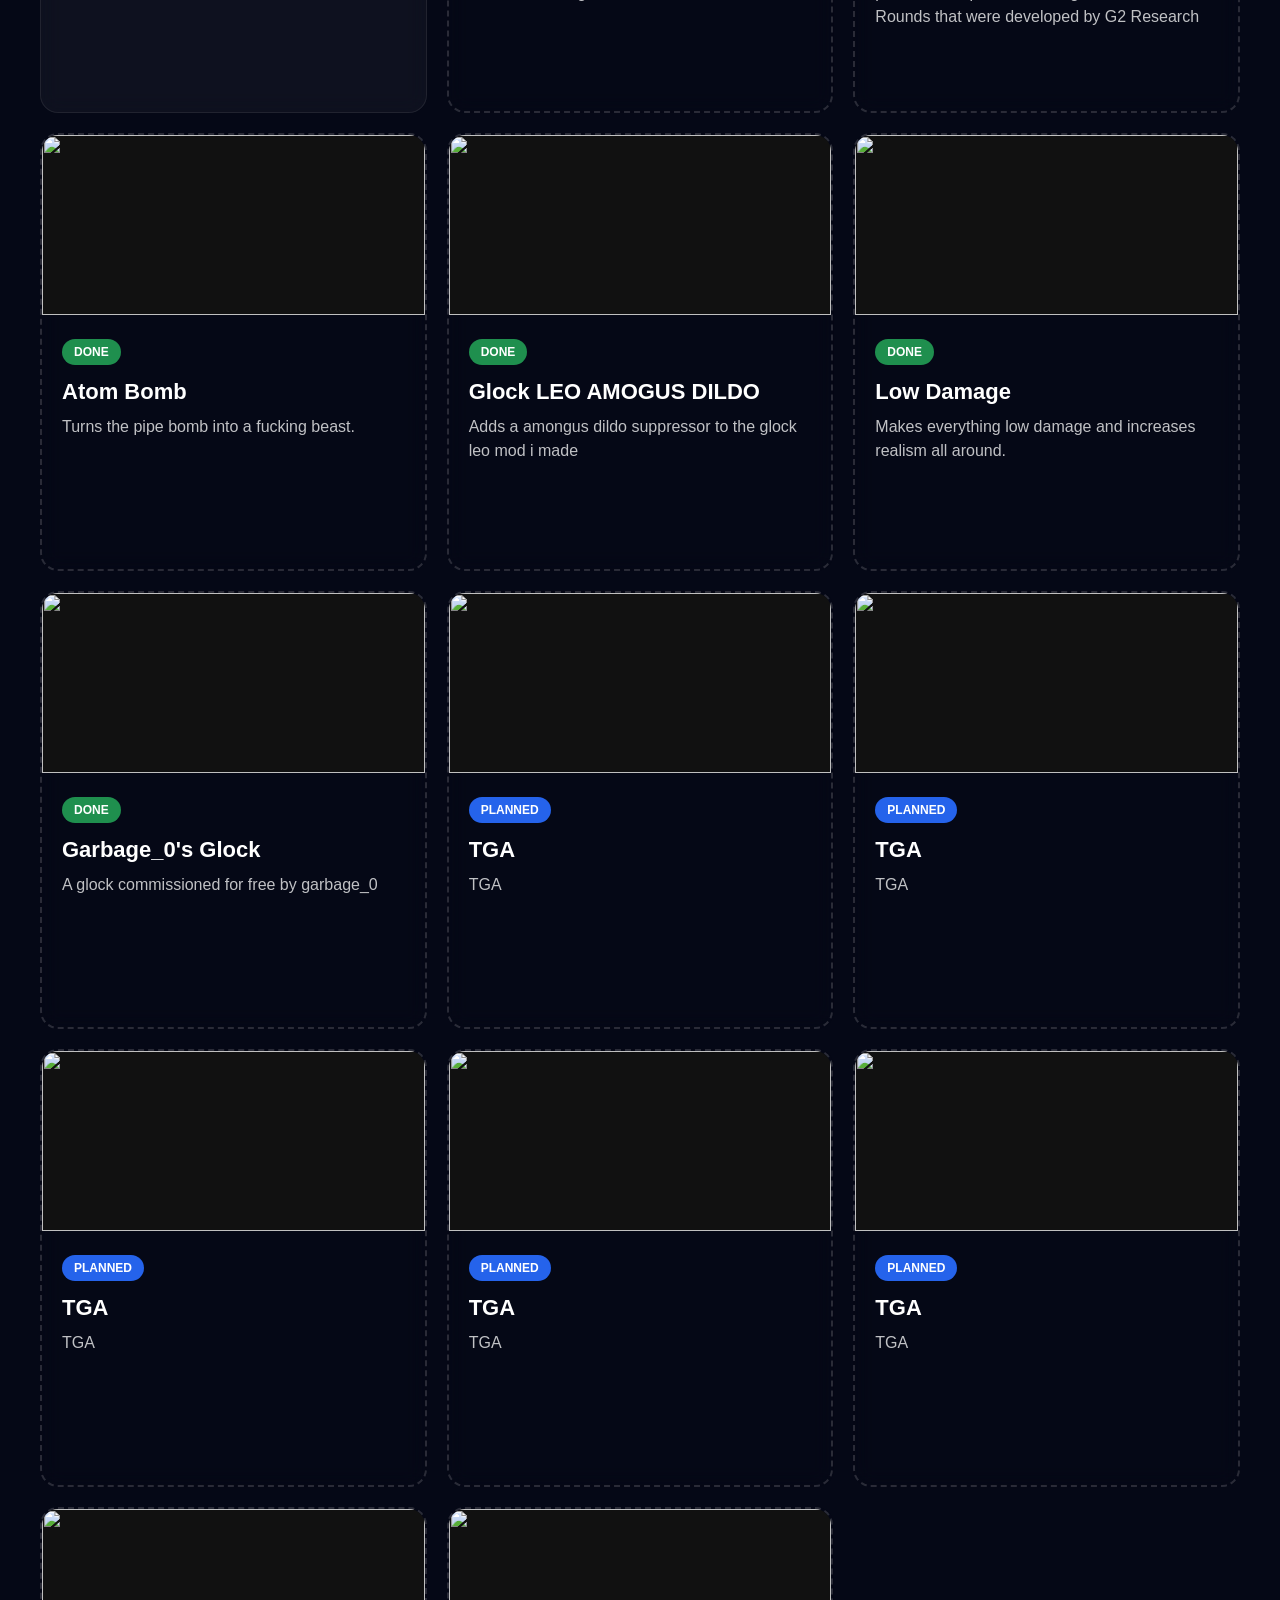
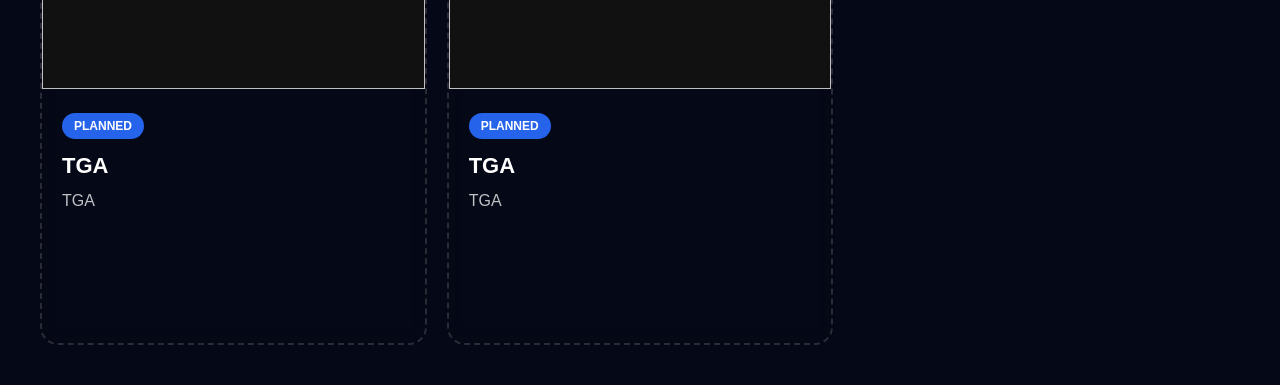
==== commit a6530f6b: "Update roadmap.html" ====
--- a/src/site/roadmap.html
+++ b/src/site/roadmap.html
@@ -377,7 +377,7 @@
 </a>
 
 <a class="card"
-href="https://cdn.discordapp.com/attachments/1501069438454075475/1502614841670635530/Trump.zip?ex=6a005a9f&is=69ff091f&hm=401a2ee5a8d23e9cba946f70fc246dedd2f773a2fa26704fd33c5946c626f5c0&"
+href="https://cdn.discordapp.com/attachments/1501069438454075475/1502614841670635530/Trump.zip?ex=6a01ac1f&is=6a005a9f&hm=fdf2421f2d4172e94a1fc8726a11c5e4a67374b6d6ee97adb926f5cc4ef993d7&"
 target="_blank">
 
 <img src="https://staticdelivery.nexusmods.com/mods/6094/images/thumbnails/133/133-1778310369-1608015992.png">
@@ -406,7 +406,7 @@
 href="LINK HERE"
 target="_blank">
 
-<img src="https://media.discordapp.net/attachments/1501069438454075475/1502585078700703744/NVIDIA_Overlay_o4uuFYK6Kj.png?ex=6a003ee7&is=69feed67&hm=c7446d133deb77b167fbc33e58b00348b7c1a62b3e4794271e55a16ecfde4775&=&format=webp&quality=lossless&width=550&height=321">
+<img src="https://media.discordapp.net/attachments/1501069438454075475/1502585637407162378/NVIDIA_Overlay_sKoZsUUn7I.png?ex=6a0190ec&is=6a003f6c&hm=0516e7da4bb87bc2c1f74063d1744751aefeadb6a21a124e15a668de277efcfb&=&format=webp&quality=lossless&width=550&height=324">
 
 <div class="content">
 
@@ -514,6 +514,19 @@
 Makes everything low damage and increases realism all around.
 </div>
 
+</div>
+</a>
+
+<a class="card empty-card"
+href="https://file.garden/agE3GkmcYA8xD0gx/Garbages%20Glock%20LEO.zip"
+target="_blank">
+
+<img src="https://file.garden/agE3GkmcYA8xD0gx/leoe.png">
+
+<div class="content">
+<div class="status done">DONE</div>
+<div class="title">Garbage_0's Glock</div>
+<div class="desc">A glock commissioned for free by garbage_0</div>
 </div>
 </a>
 
@@ -607,19 +620,6 @@
 <div class="desc">TGA</div>
 </div>
 </a>
-
-<a class="card empty-card"
-href="LINK HERE"
-target="_blank">
-
-<img src="https://media.discordapp.net/attachments/1501069438454075475/1502586149909168328/download_5.png?ex=6a003fe6&is=69feee66&hm=c4469b0734d373f04350564a31bc9eb8bd7bd94f24fbb2abaa7ccd441d1d9f00&=&format=webp&quality=lossless">
-
-<div class="content">
-<div class="status planned">PLANNED</div>
-<div class="title">TGA</div>
-<div class="desc">TGA</div>
-</div>
-</a>
 </div>
 
 </body>
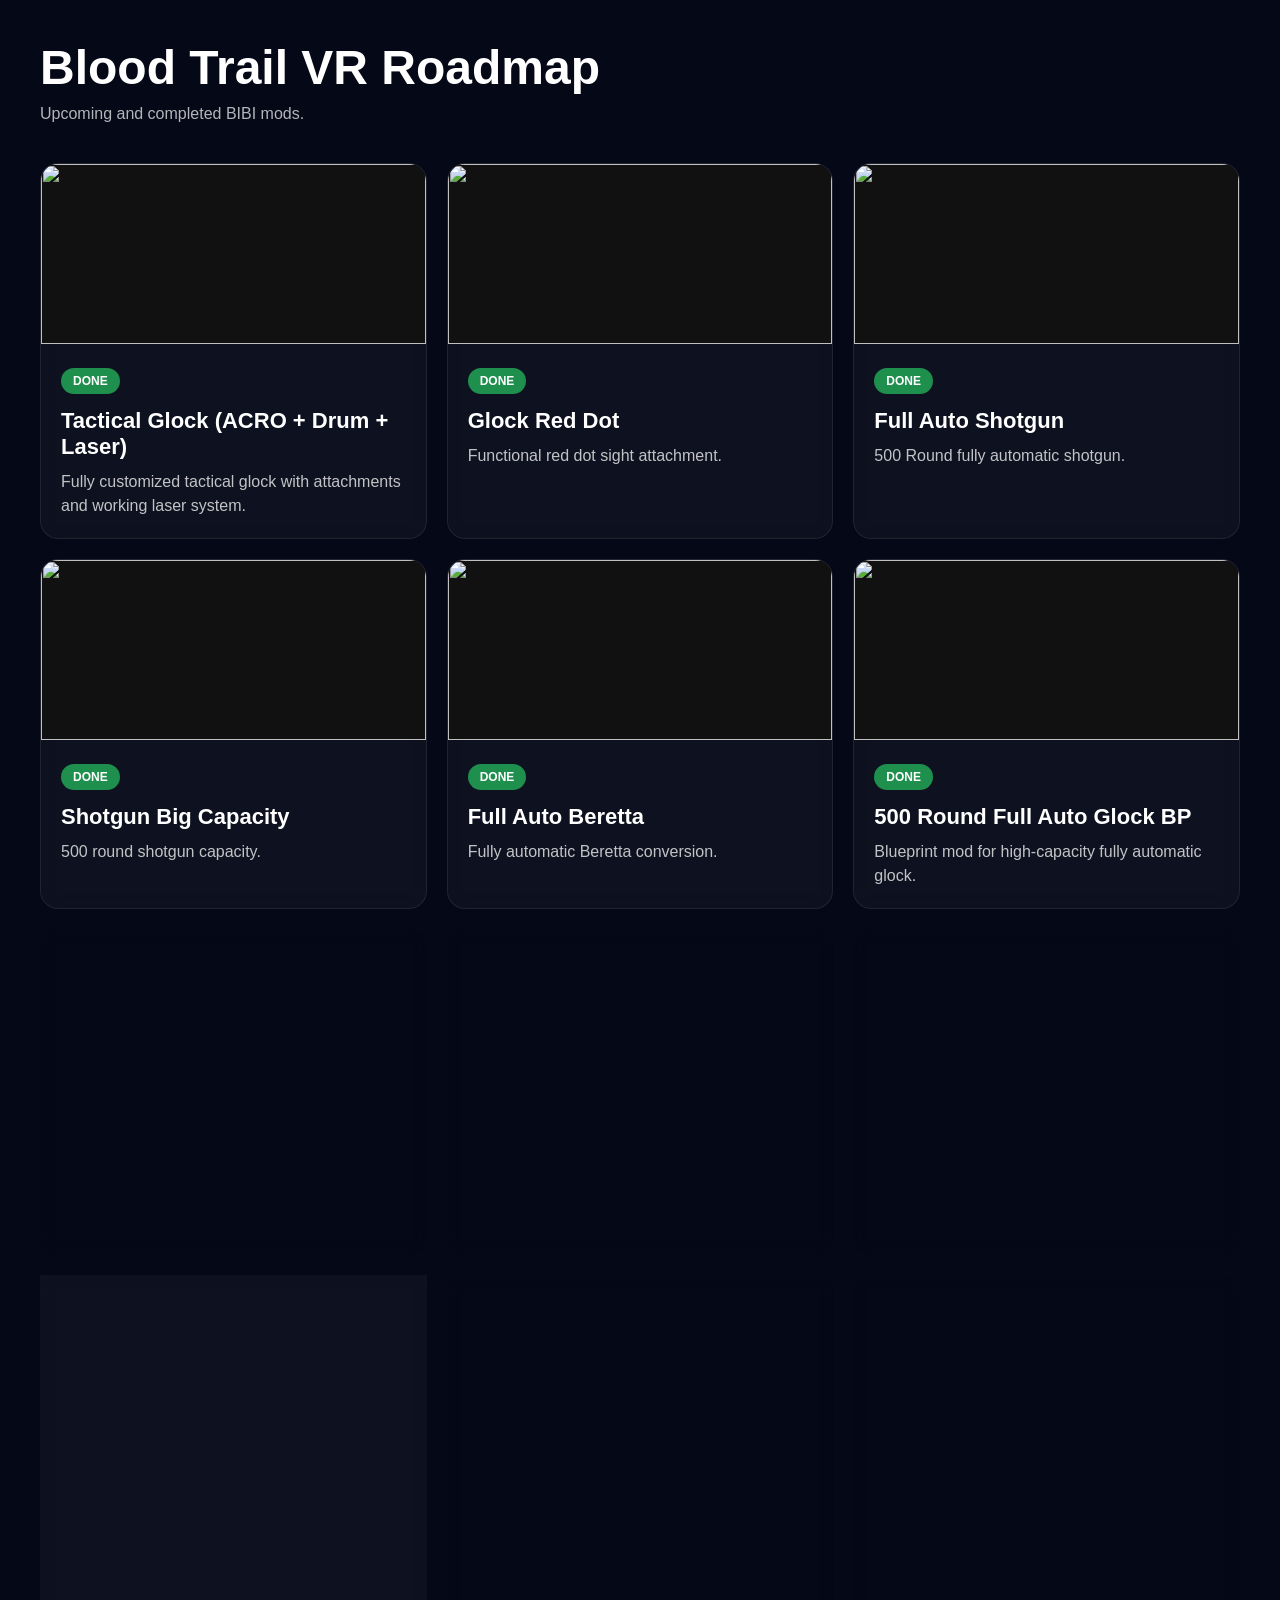
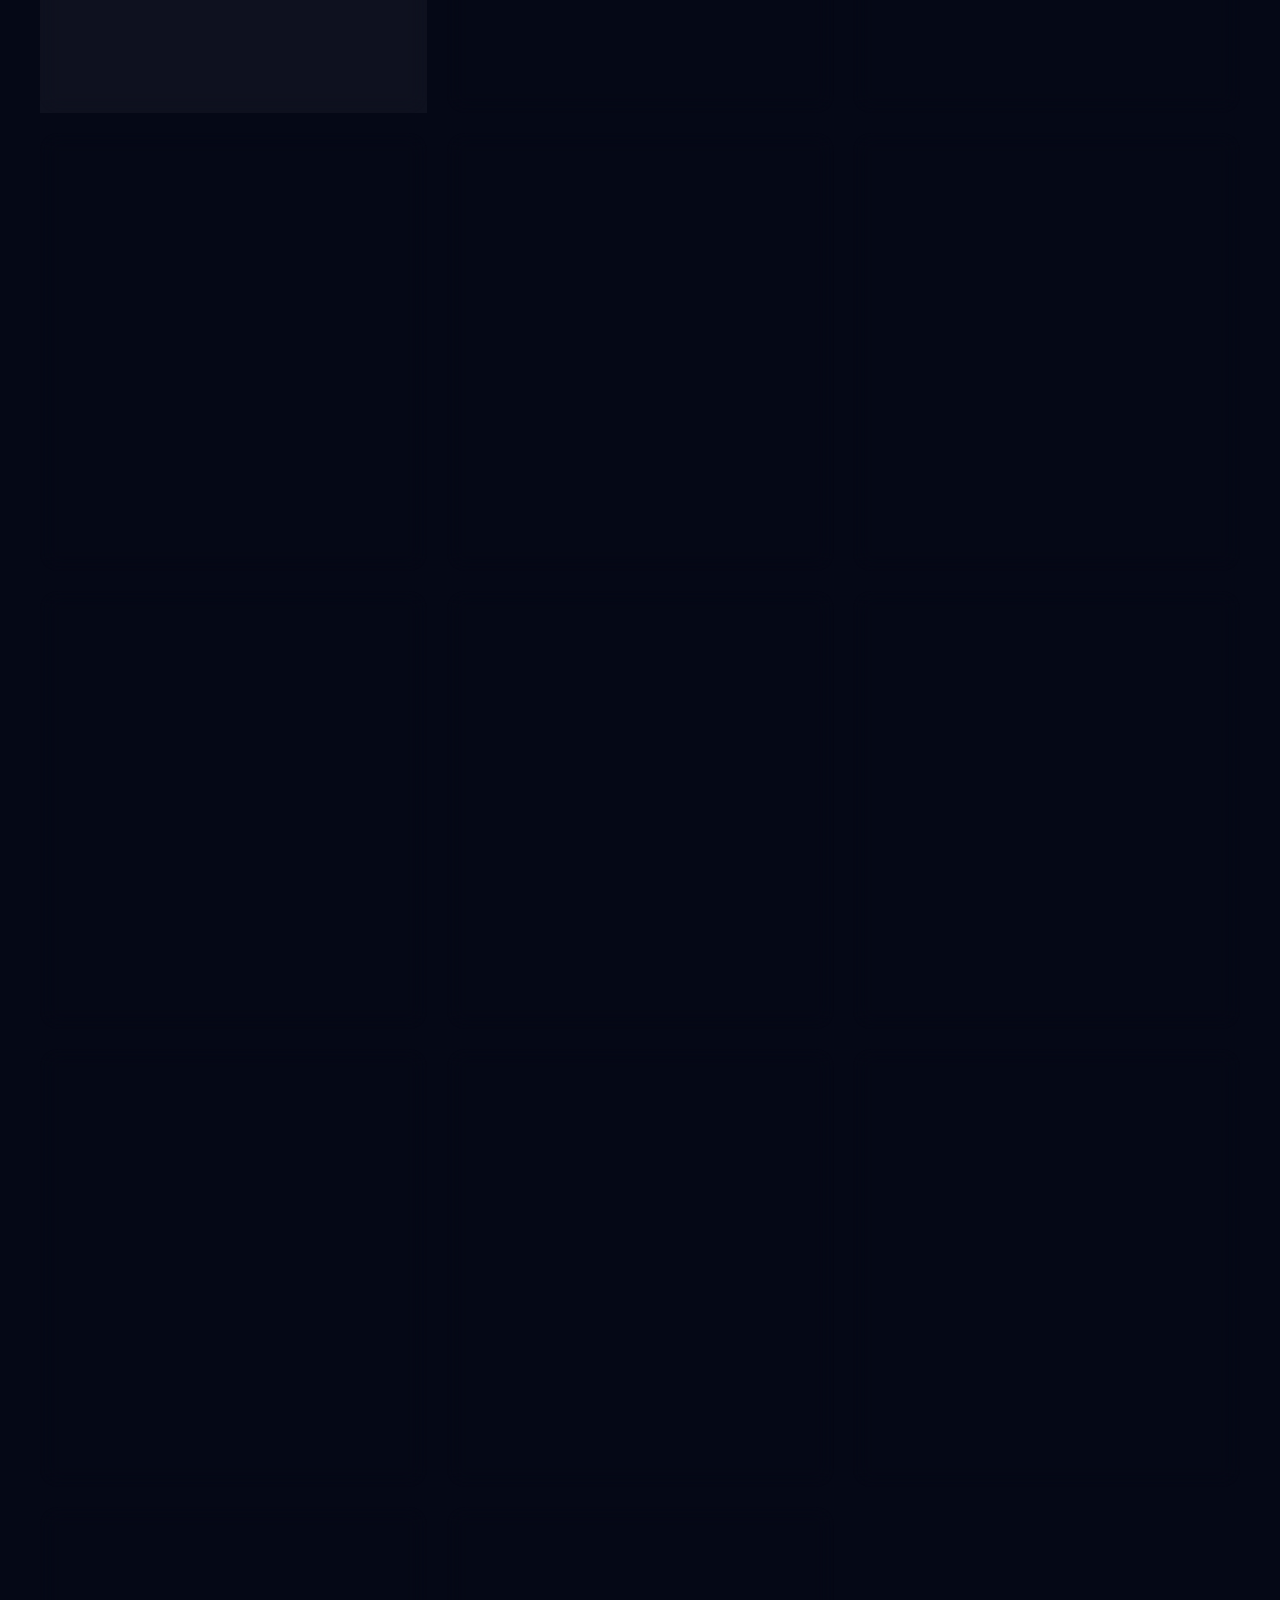
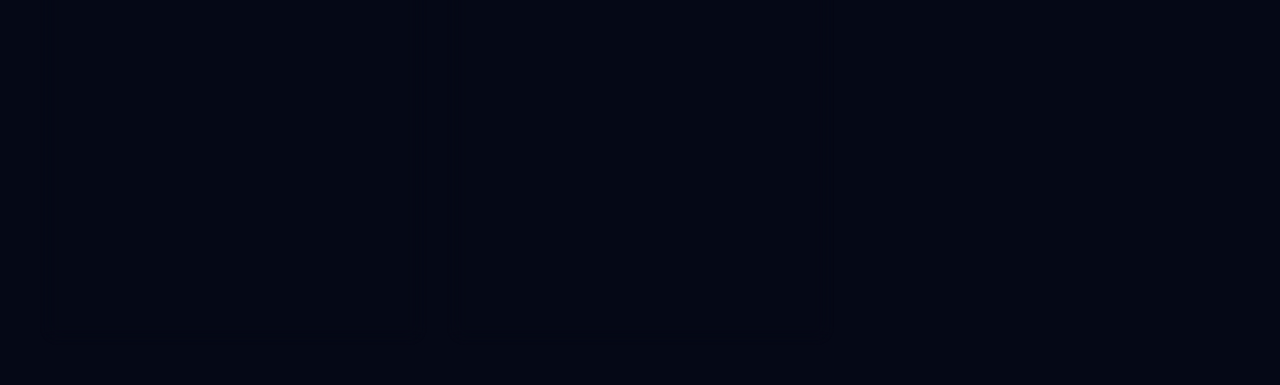
==== commit f9cdbaf5: "Fixed typo" ====
--- a/src/site/roadmap.html
+++ b/src/site/roadmap.html
@@ -538,8 +538,8 @@
 
 <div class="content">
 <div class="status planned">PLANNED</div>
-<div class="title">TGA</div>
-<div class="desc">TGA</div>
+<div class="title">TBA</div>
+<div class="desc">TBA</div>
 </div>
 </a>
 
@@ -551,8 +551,8 @@
 
 <div class="content">
 <div class="status planned">PLANNED</div>
-<div class="title">TGA</div>
-<div class="desc">TGA</div>
+<div class="title">TBA</div>
+<div class="desc">TBA</div>
 </div>
 </a>
 
@@ -564,8 +564,8 @@
 
 <div class="content">
 <div class="status planned">PLANNED</div>
-<div class="title">TGA</div>
-<div class="desc">TGA</div>
+<div class="title">TBA</div>
+<div class="desc">TBA</div>
 </div>
 </a>
 
@@ -577,8 +577,8 @@
 
 <div class="content">
 <div class="status planned">PLANNED</div>
-<div class="title">TGA</div>
-<div class="desc">TGA</div>
+<div class="title">TBA</div>
+<div class="desc">TBA</div>
 </div>
 </a>
 
@@ -590,8 +590,8 @@
 
 <div class="content">
 <div class="status planned">PLANNED</div>
-<div class="title">TGA</div>
-<div class="desc">TGA</div>
+<div class="title">TBA</div>
+<div class="desc">TBA</div>
 </div>
 </a>
 
@@ -603,8 +603,8 @@
 
 <div class="content">
 <div class="status planned">PLANNED</div>
-<div class="title">TGA</div>
-<div class="desc">TGA</div>
+<div class="title">TBA</div>
+<div class="desc">TBA</div>
 </div>
 </a>
 
@@ -616,8 +616,8 @@
 
 <div class="content">
 <div class="status planned">PLANNED</div>
-<div class="title">TGA</div>
-<div class="desc">TGA</div>
+<div class="title">TBA</div>
+<div class="desc">TBA</div>
 </div>
 </a>
 </div>
